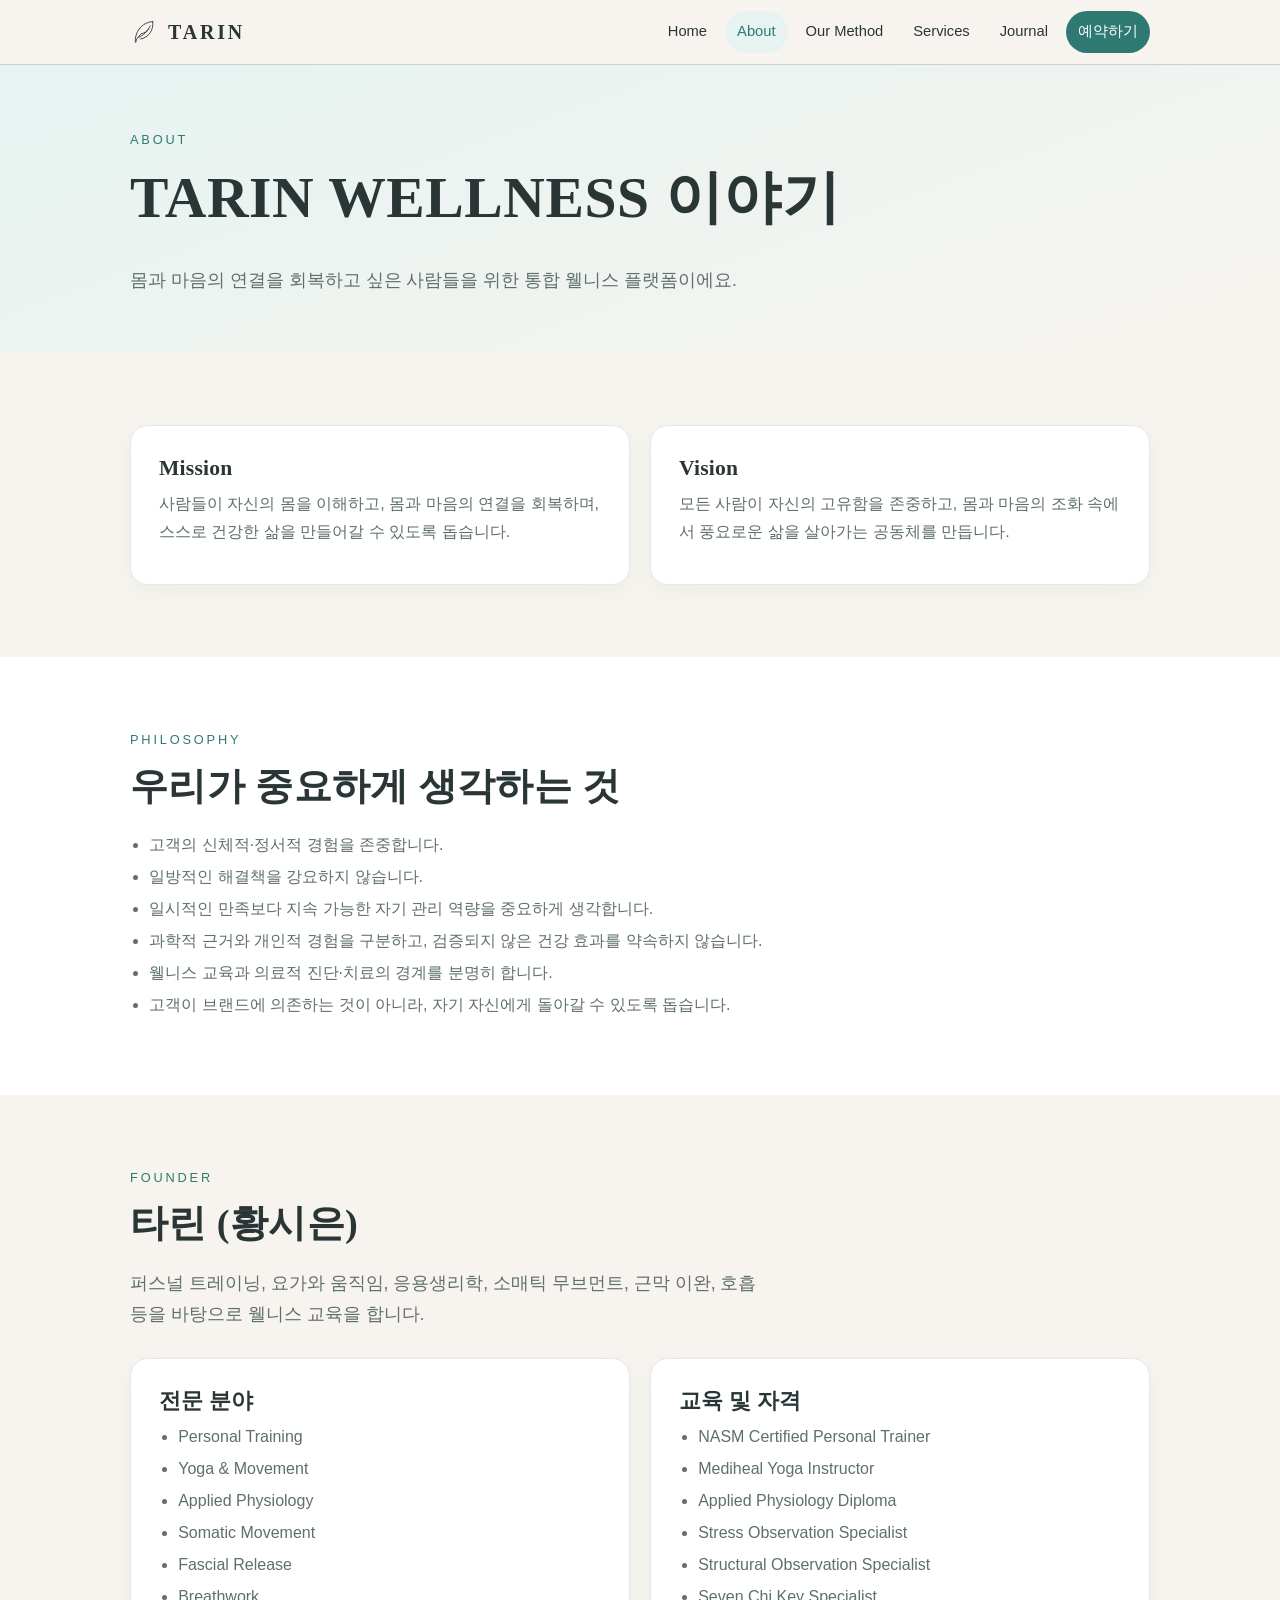
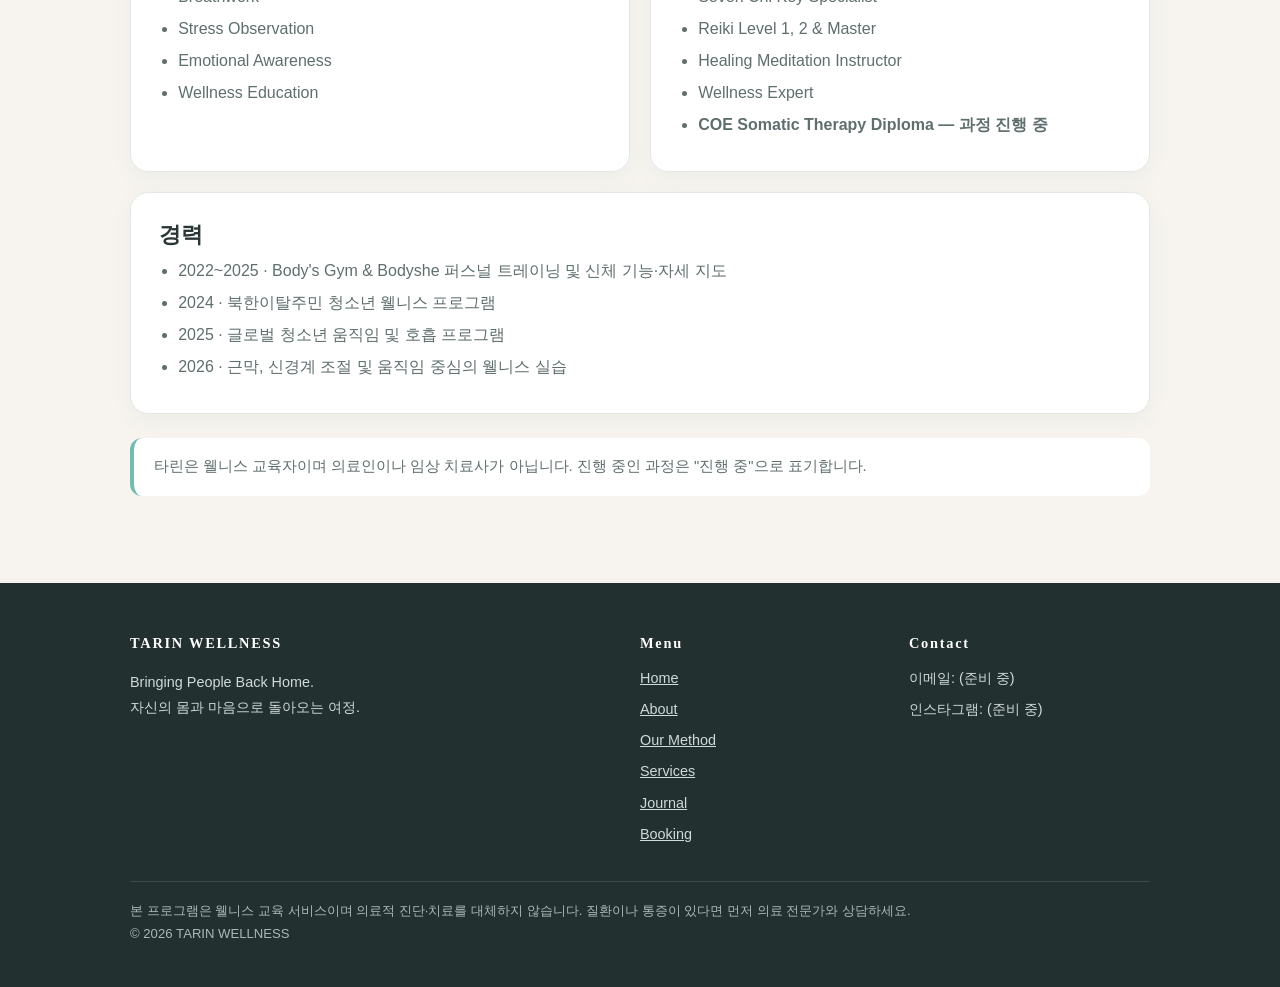
==== about.html @ d3733fc0 "Add TARIN WELLNESS website stage 1 (6 pages) Co-Authored-By: Claude Sonnet 5.5 <noreply@anthropic.co" ====
<!doctype html>
<html lang="ko">
<head>
<meta charset="utf-8">
<meta name="viewport" content="width=device-width, initial-scale=1">
<title>About | TARIN WELLNESS</title>
<meta name="description" content="TARIN WELLNESS의 미션, 비전, 설립자 타린(황시은)의 전문 분야와 교육 이력을 소개합니다.">
<link rel="stylesheet" href="style.css">
</head>
<body data-page="about.html">
<main id="main">

  <section class="page-hero">
    <div class="wrap"><p class="eyebrow">About</p><h1>TARIN WELLNESS 이야기</h1>
    <p class="lead">몸과 마음의 연결을 회복하고 싶은 사람들을 위한 통합 웰니스 플랫폼이에요.</p></div>
  </section>

  <section class="section">
    <div class="wrap grid g2">
      <div class="card reveal"><h3>Mission</h3><p>사람들이 자신의 몸을 이해하고, 몸과 마음의 연결을 회복하며, 스스로 건강한 삶을 만들어갈 수 있도록 돕습니다.</p></div>
      <div class="card reveal"><h3>Vision</h3><p>모든 사람이 자신의 고유함을 존중하고, 몸과 마음의 조화 속에서 풍요로운 삶을 살아가는 공동체를 만듭니다.</p></div>
    </div>
  </section>

  <section class="section alt">
    <div class="wrap reveal">
      <p class="eyebrow">Philosophy</p>
      <h2>우리가 중요하게 생각하는 것</h2>
      <ul class="clean">
        <li>고객의 신체적·정서적 경험을 존중합니다.</li>
        <li>일방적인 해결책을 강요하지 않습니다.</li>
        <li>일시적인 만족보다 지속 가능한 자기 관리 역량을 중요하게 생각합니다.</li>
        <li>과학적 근거와 개인적 경험을 구분하고, 검증되지 않은 건강 효과를 약속하지 않습니다.</li>
        <li>웰니스 교육과 의료적 진단·치료의 경계를 분명히 합니다.</li>
        <li>고객이 브랜드에 의존하는 것이 아니라, 자기 자신에게 돌아갈 수 있도록 돕습니다.</li>
      </ul>
    </div>
  </section>

  <section class="section">
    <div class="wrap">
      <div class="reveal">
        <p class="eyebrow">Founder</p>
        <h2>타린 (황시은)</h2>
        <p class="lead">퍼스널 트레이닝, 요가와 움직임, 응용생리학, 소매틱 무브먼트, 근막 이완, 호흡 등을 바탕으로 웰니스 교육을 합니다.</p>
      </div>
      <div class="grid g2" style="margin-top:28px">
        <div class="card reveal">
          <h3>전문 분야</h3>
          <ul class="clean">
            <li>Personal Training</li><li>Yoga &amp; Movement</li><li>Applied Physiology</li>
            <li>Somatic Movement</li><li>Fascial Release</li><li>Breathwork</li>
            <li>Stress Observation</li><li>Emotional Awareness</li><li>Wellness Education</li>
          </ul>
        </div>
        <div class="card reveal">
          <h3>교육 및 자격</h3>
          <ul class="clean">
            <li>NASM Certified Personal Trainer</li>
            <li>Mediheal Yoga Instructor</li>
            <li>Applied Physiology Diploma</li>
            <li>Stress Observation Specialist</li>
            <li>Structural Observation Specialist</li>
            <li>Seven Chi Key Specialist</li>
            <li>Reiki Level 1, 2 &amp; Master</li>
            <li>Healing Meditation Instructor</li>
            <li>Wellness Expert</li>
            <li><b>COE Somatic Therapy Diploma — 과정 진행 중</b></li>
          </ul>
        </div>
      </div>
      <div class="card reveal" style="margin-top:20px">
        <h3>경력</h3>
        <ul class="clean">
          <li>2022~2025 · Body's Gym &amp; Bodyshe 퍼스널 트레이닝 및 신체 기능·자세 지도</li>
          <li>2024 · 북한이탈주민 청소년 웰니스 프로그램</li>
          <li>2025 · 글로벌 청소년 움직임 및 호흡 프로그램</li>
          <li>2026 · 근막, 신경계 조절 및 움직임 중심의 웰니스 실습</li>
        </ul>
      </div>
      <p class="notice tight">타린은 웰니스 교육자이며 의료인이나 임상 치료사가 아닙니다. 진행 중인 과정은 "진행 중"으로 표기합니다.</p>
    </div>
  </section>

</main>
<script src="main.js"></script>
</body>
</html>
---- style.css ----
/* TARIN WELLNESS - 공통 디자인
   색을 바꾸고 싶다면 아래 :root 안의 값만 고치세요. */
:root {
  --aqua: #6fbdb1;        /* 메인: Aqua Green */
  --aqua-deep: #2e7a73;   /* 버튼/강조 (흰 글씨가 잘 보이는 진한 색) */
  --aqua-soft: #e6f3f1;   /* 연한 배경 */
  --silver: #c8d0d3;      /* 보조: Silver */
  --white: #ffffff;
  --warm: #f7f4ef;        /* Warm Neutral 배경 */
  --text: #2a3636;
  --muted: #5f6e6e;
  --radius: 18px;
  --max: 1060px;
  --font-body: "Pretendard", "Noto Sans KR", "Malgun Gothic", sans-serif;
  --font-title: "Cormorant Garamond", "Noto Serif KR", Georgia, serif;
}

* { box-sizing: border-box; }
html { scroll-behavior: smooth; }
body {
  margin: 0; background: var(--warm); color: var(--text);
  font-family: var(--font-body); line-height: 1.75; font-size: 16px;
}
img, svg { max-width: 100%; }
a { color: var(--aqua-deep); }
.wrap { max-width: var(--max); margin: 0 auto; padding: 0 20px; }
.section { padding: 72px 0; }
.section.alt { background: var(--white); }
.section.soft { background: var(--aqua-soft); }

h1, h2, h3 { font-family: var(--font-title); font-weight: 600; line-height: 1.3; margin: 0 0 .5em; letter-spacing: .01em; }
h1 { font-size: clamp(2.2rem, 6vw, 3.6rem); }
h2 { font-size: clamp(1.7rem, 4vw, 2.4rem); }
h3 { font-size: 1.35rem; }
.eyebrow { font-size: .8rem; letter-spacing: .22em; text-transform: uppercase; color: var(--aqua-deep); margin: 0 0 10px; }
.lead { font-size: 1.1rem; color: var(--muted); max-width: 640px; }
.center { text-align: center; }
.center .lead { margin-left: auto; margin-right: auto; }

/* 접근성: 키보드로 이동할 때 보이는 테두리 */
:focus-visible { outline: 3px solid var(--aqua-deep); outline-offset: 3px; border-radius: 6px; }
.skip { position: absolute; left: -999px; top: 8px; background: var(--white); padding: 8px 14px; z-index: 100; }
.skip:focus { left: 8px; }

/* 상단 메뉴 */
.site-header { position: sticky; top: 0; z-index: 50; background: rgba(247,244,239,.92); backdrop-filter: blur(8px); border-bottom: 1px solid var(--silver); }
.nav { display: flex; align-items: center; justify-content: space-between; min-height: 64px; }
.brand { display: flex; align-items: center; gap: 10px; text-decoration: none; color: var(--text); font-family: var(--font-title); font-size: 1.25rem; letter-spacing: .14em; font-weight: 600; }
.brand svg { width: 28px; height: 28px; }
.menu { display: flex; gap: 6px; align-items: center; list-style: none; margin: 0; padding: 0; }
.menu a { display: block; padding: 8px 12px; text-decoration: none; color: var(--text); font-size: .92rem; border-radius: 999px; }
.menu a:hover, .menu a[aria-current="page"] { background: var(--aqua-soft); color: var(--aqua-deep); }
.menu a.nav-cta { background: var(--aqua-deep); color: var(--white); }
.menu a.nav-cta:hover { background: #256560; color: var(--white); }
.menu-toggle { display: none; background: none; border: 1px solid var(--silver); border-radius: 10px; padding: 8px 12px; font: inherit; cursor: pointer; color: var(--text); }

/* 버튼 */
.btn { display: inline-block; padding: 14px 28px; border-radius: 999px; background: var(--aqua-deep); color: var(--white); text-decoration: none; font-weight: 600; border: 0; cursor: pointer; font-family: inherit; font-size: 1rem; transition: background .25s, transform .25s; }
.btn:hover { background: #256560; transform: translateY(-1px); }
.btn.ghost { background: transparent; color: var(--aqua-deep); border: 1.5px solid var(--aqua-deep); }
.btn.ghost:hover { background: var(--aqua-soft); }

/* 첫 화면 */
.hero { padding: 96px 0 84px; background: linear-gradient(160deg, var(--aqua-soft) 0%, var(--warm) 60%); position: relative; overflow: hidden; }
.hero .feather { position: absolute; right: -40px; top: 20px; width: 360px; opacity: .22; pointer-events: none; }
.hero p.lead { margin: 18px 0 30px; }
.hero .actions { display: flex; gap: 12px; flex-wrap: wrap; }
.page-hero { padding: 64px 0 40px; background: linear-gradient(160deg, var(--aqua-soft), var(--warm)); }

/* 카드 격자 */
.grid { display: grid; gap: 20px; }
.grid.g2 { grid-template-columns: repeat(2, 1fr); }
.grid.g3 { grid-template-columns: repeat(3, 1fr); }
.grid.g5 { grid-template-columns: repeat(5, 1fr); }
.card { background: var(--white); border: 1px solid #e3e8e8; border-radius: var(--radius); padding: 28px; box-shadow: 0 6px 20px rgba(46,122,115,.06); }
.section.alt .card { background: var(--warm); box-shadow: none; }
.card h3 { margin-bottom: 8px; }
.card p { margin: 0 0 10px; color: var(--muted); }
.card .num { font-family: var(--font-title); font-size: 2rem; color: var(--aqua); line-height: 1; margin-bottom: 8px; display: block; }
.value { text-align: center; padding: 22px 14px; }
.value b { display: block; font-family: var(--font-title); font-size: 1.15rem; }
.value span { font-size: .85rem; color: var(--muted); }
.price { font-family: var(--font-title); font-size: 2rem; color: var(--aqua-deep); margin: 8px 0 4px; }
.tag { display: inline-block; font-size: .78rem; background: var(--aqua-soft); color: var(--aqua-deep); border-radius: 999px; padding: 2px 12px; margin-bottom: 10px; }
ul.clean { margin: 0; padding-left: 1.2em; color: var(--muted); }
ul.clean li { margin-bottom: 4px; }

/* 4단계 흐름 */
.steps { display: grid; gap: 18px; grid-template-columns: repeat(4, 1fr); counter-reset: s; }
.step { position: relative; }
.step small { color: var(--aqua-deep); letter-spacing: .18em; font-size: .75rem; }

/* 표 (90분 흐름) */
table { width: 100%; border-collapse: collapse; background: var(--white); border-radius: var(--radius); overflow: hidden; }
th, td { padding: 12px 16px; text-align: left; border-bottom: 1px solid #e3e8e8; }
th { background: var(--aqua-soft); color: var(--aqua-deep); font-weight: 600; }

/* 안내 상자 */
.notice { background: var(--white); border-left: 4px solid var(--aqua); border-radius: 12px; padding: 16px 20px; color: var(--muted); font-size: .92rem; }
.notice.tight { margin-top: 24px; }

/* 예약 폼 */
form .field { margin-bottom: 20px; }
label, legend { display: block; font-weight: 600; margin-bottom: 6px; }
fieldset { border: 0; padding: 0; margin: 0 0 20px; }
input[type=text], input[type=tel], input[type=email], input[type=date], select, textarea {
  width: 100%; padding: 12px 14px; border: 1.5px solid var(--silver); border-radius: 12px;
  font: inherit; background: var(--white); color: var(--text);
}
input:focus, select:focus, textarea:focus { border-color: var(--aqua-deep); outline: none; box-shadow: 0 0 0 3px var(--aqua-soft); }
.choice { display: flex; gap: 10px; align-items: center; font-weight: 400; margin-bottom: 8px; }
.choice input { width: 20px; height: 20px; accent-color: var(--aqua-deep); }
.row2 { display: grid; grid-template-columns: 1fr 1fr; gap: 16px; }
.hint { font-size: .85rem; color: var(--muted); margin-top: 4px; }
.err { color: #b3402f; font-size: .88rem; margin-top: 4px; min-height: 1em; }
input[type=range] { width: 100%; accent-color: var(--aqua-deep); }
.range-val { font-family: var(--font-title); font-size: 1.4rem; color: var(--aqua-deep); }
.confirm { display: none; text-align: center; padding: 40px 20px; }
.confirm.show { display: block; }
.confirm dl { text-align: left; max-width: 420px; margin: 20px auto; background: var(--white); border-radius: var(--radius); padding: 20px 24px; }
.confirm dt { font-size: .8rem; color: var(--muted); }
.confirm dd { margin: 0 0 10px; font-weight: 600; }

/* 글 목록 */
.filters { display: flex; gap: 8px; flex-wrap: wrap; margin-bottom: 28px; }
.chip { border: 1.5px solid var(--silver); background: var(--white); color: var(--text); padding: 6px 16px; border-radius: 999px; cursor: pointer; font: inherit; font-size: .9rem; }
.chip[aria-pressed="true"] { background: var(--aqua-deep); border-color: var(--aqua-deep); color: var(--white); }
article.post.hidden { display: none; }
article.post details summary { cursor: pointer; color: var(--aqua-deep); font-weight: 600; margin-top: 10px; }
article.post details p { margin-top: 10px; }

/* 하단 */
.site-footer { background: #22302f; color: #cfdad9; padding: 48px 0 28px; font-size: .9rem; }
.site-footer a { color: #cfdad9; }
.site-footer .cols { display: grid; grid-template-columns: 2fr 1fr 1fr; gap: 28px; margin-bottom: 28px; }
.site-footer h4 { margin: 0 0 10px; font-family: var(--font-title); letter-spacing: .12em; color: #fff; }
.site-footer ul { list-style: none; margin: 0; padding: 0; }
.site-footer li { margin-bottom: 6px; }
.disclaimer { border-top: 1px solid #3a4b4a; padding-top: 18px; font-size: .82rem; color: #a9b9b8; }

/* 천천히 나타나는 효과 (움직임을 줄이고 싶은 설정이면 자동으로 꺼짐) */
.reveal { opacity: 0; transform: translateY(14px); transition: opacity .7s, transform .7s; }
.reveal.in { opacity: 1; transform: none; }
@media (prefers-reduced-motion: reduce) {
  html { scroll-behavior: auto; }
  .reveal { opacity: 1; transform: none; transition: none; }
  .btn { transition: none; }
}

/* 휴대폰 화면 */
@media (max-width: 860px) {
  .grid.g3, .grid.g2, .steps { grid-template-columns: 1fr; }
  .grid.g5 { grid-template-columns: repeat(2, 1fr); }
  .row2 { grid-template-columns: 1fr; }
  .site-footer .cols { grid-template-columns: 1fr; }
  .section { padding: 52px 0; }
  .hero { padding: 64px 0 56px; }
  .menu-toggle { display: block; }
  .menu { display: none; position: absolute; left: 0; right: 0; top: 64px; background: var(--warm); flex-direction: column; align-items: stretch; padding: 12px 20px 20px; border-bottom: 1px solid var(--silver); }
  .menu.open { display: flex; }
  .menu a { padding: 12px 14px; }
  .nav { position: relative; }
  .hero .feather { width: 240px; right: -60px; }
}
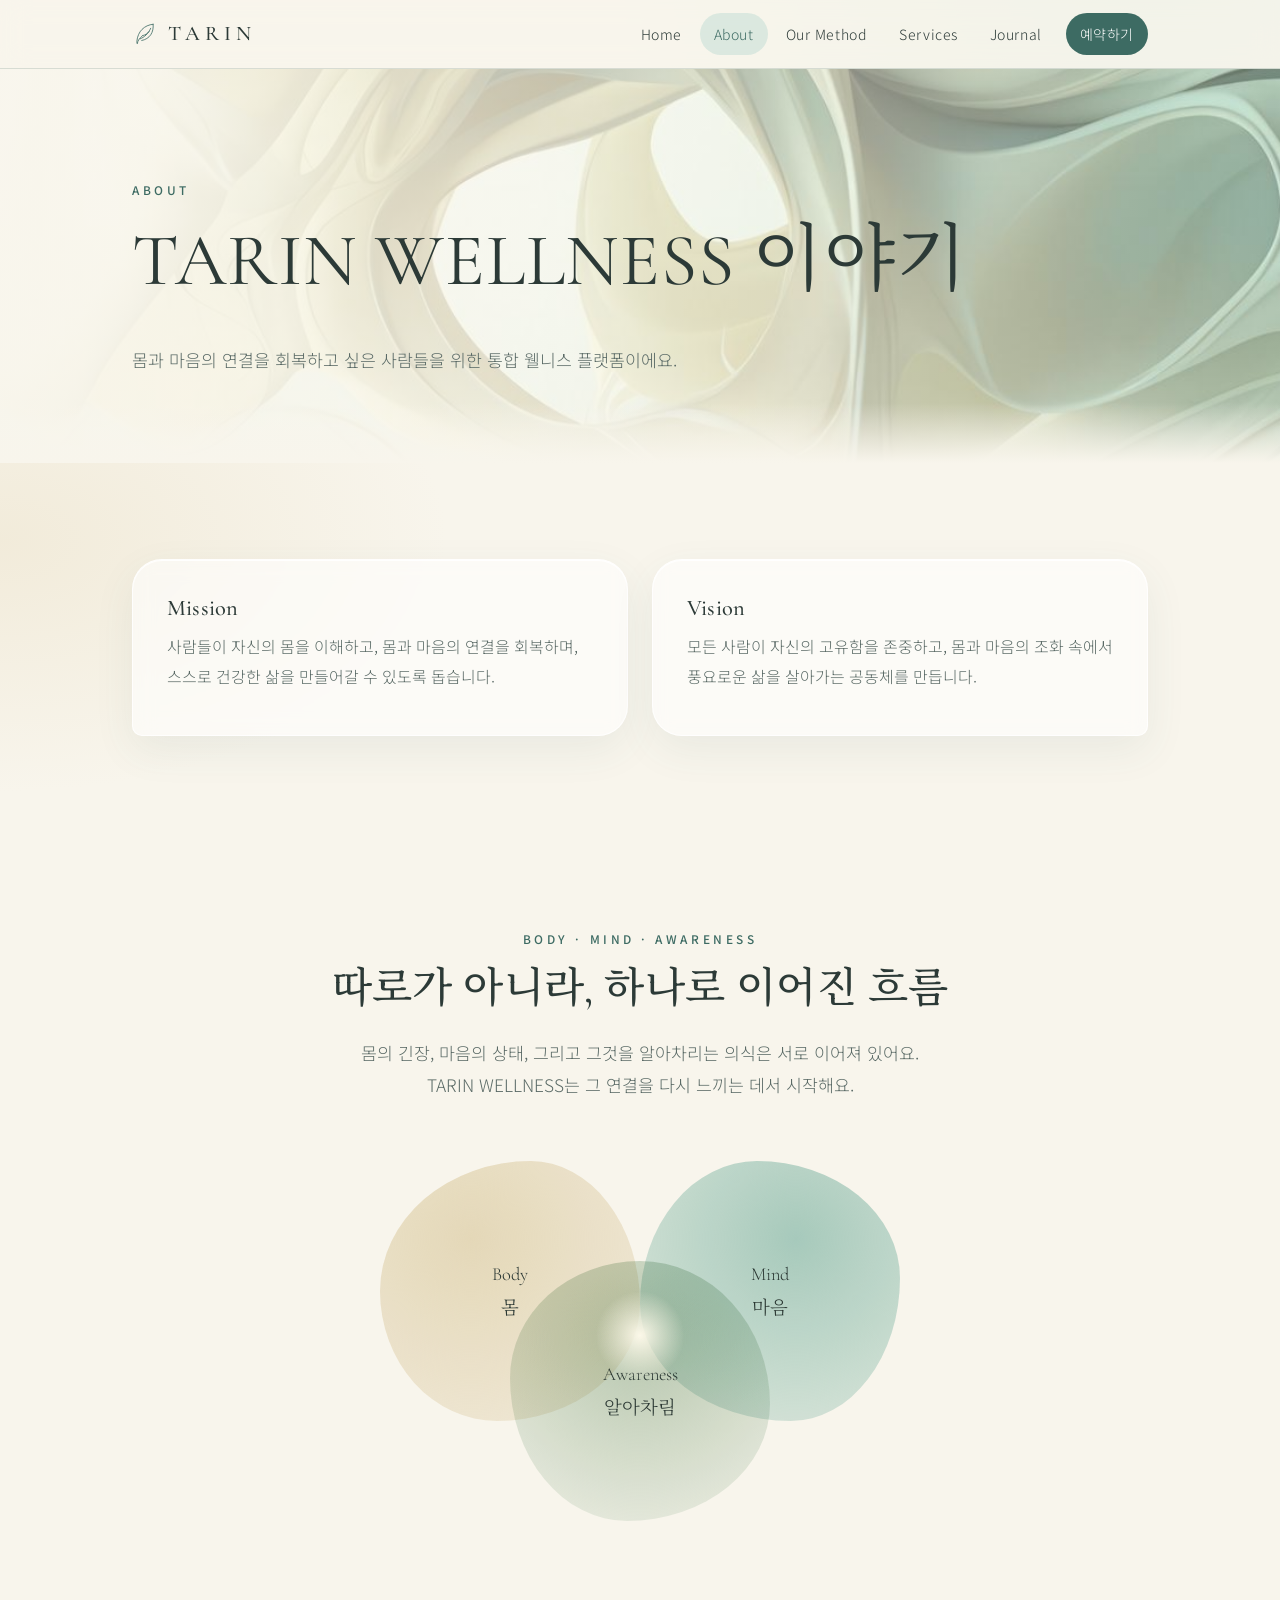
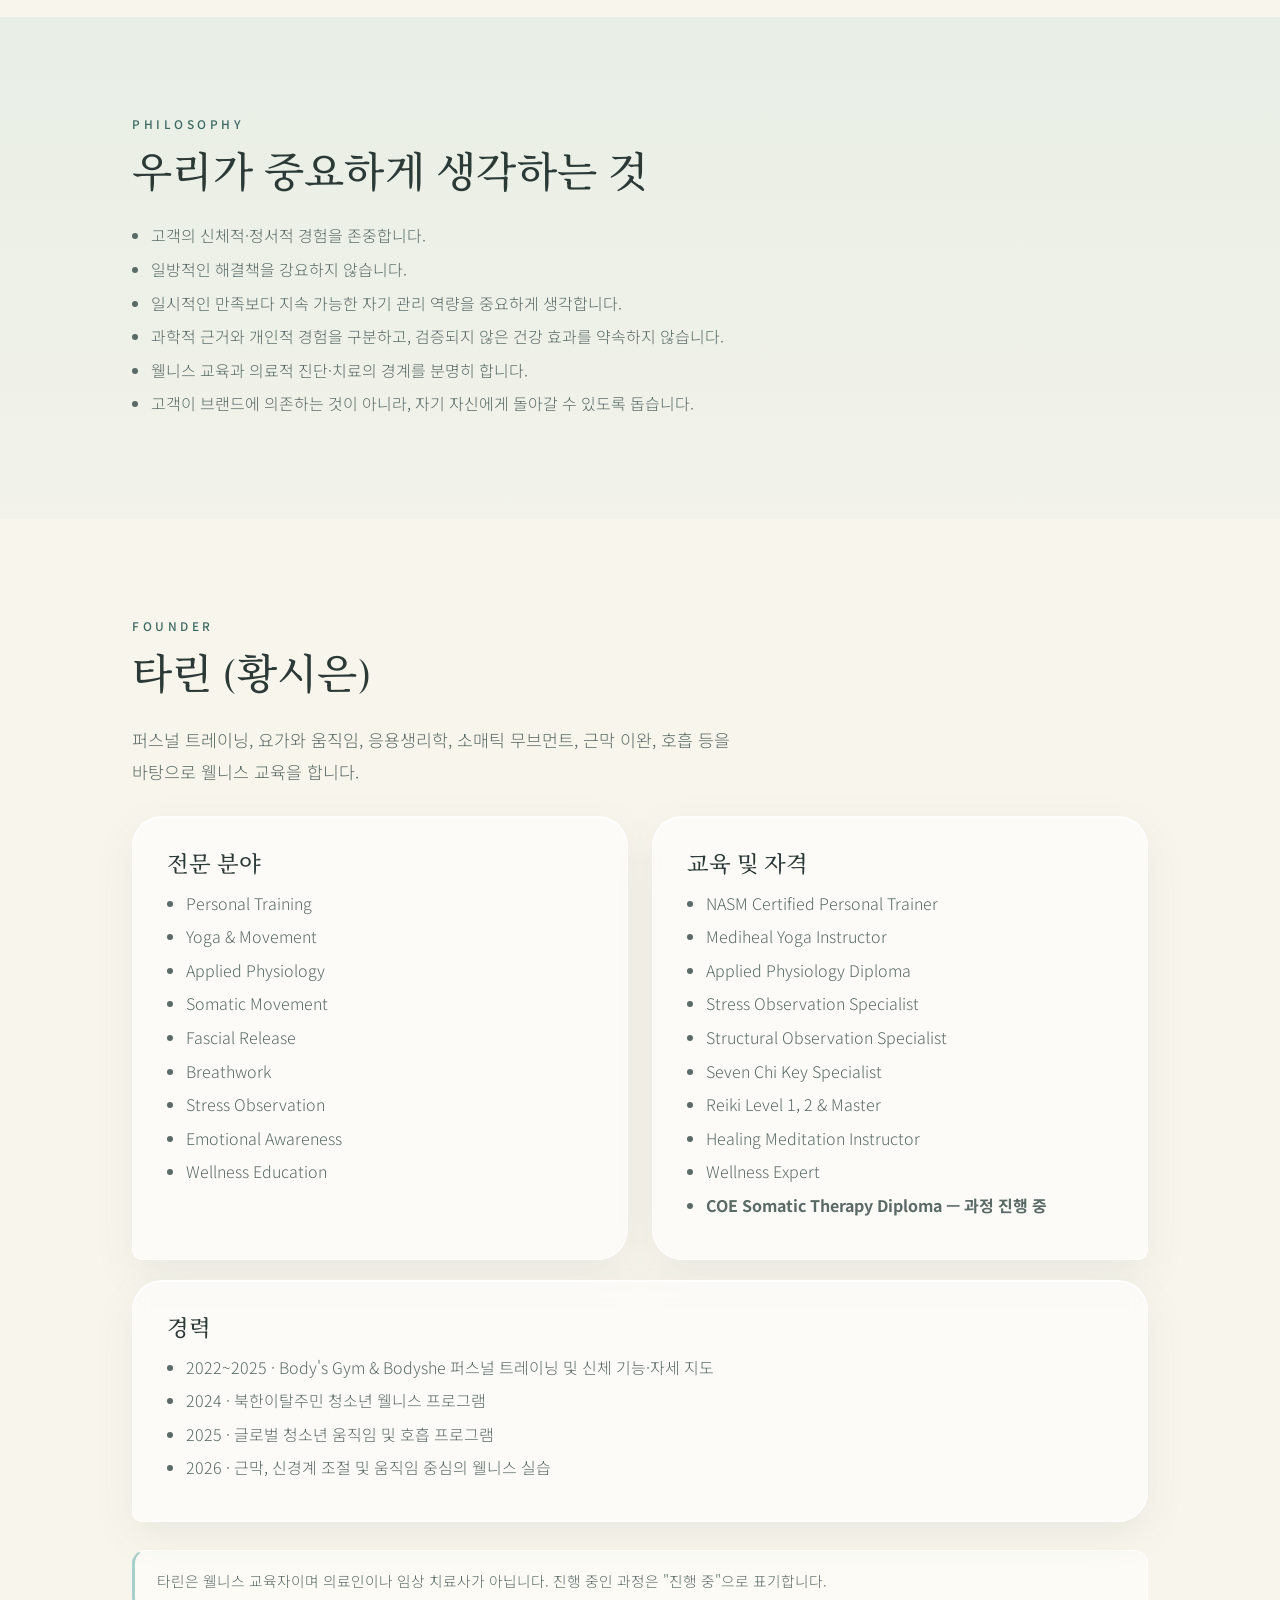
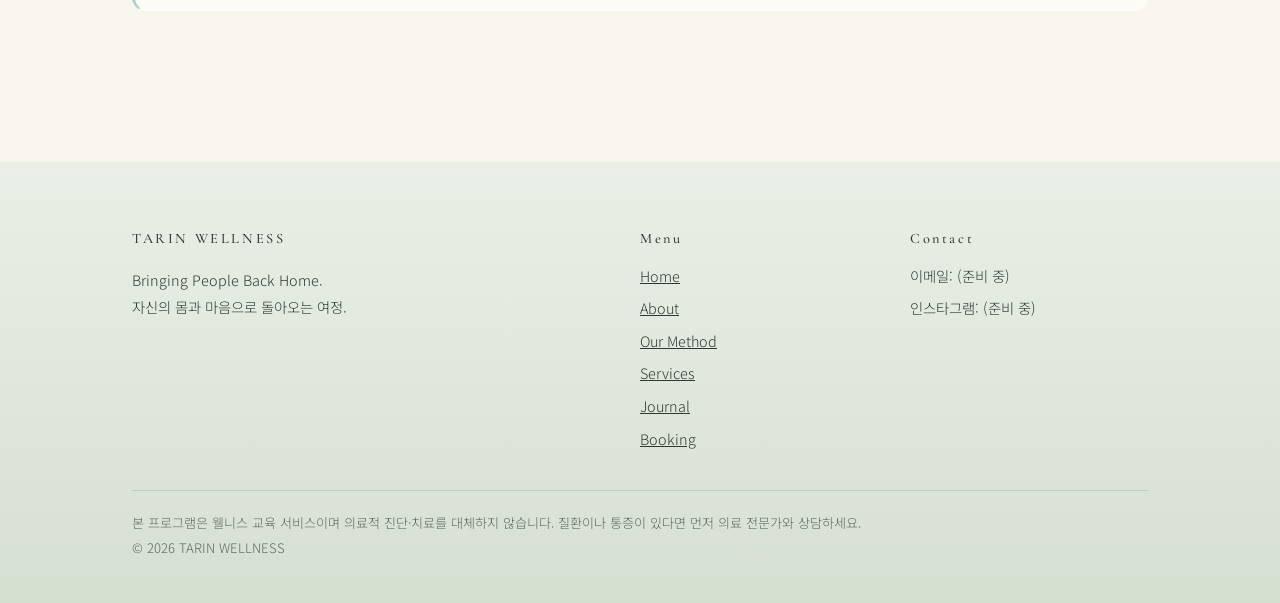
==== commit 490be99d: "Redesign with The Living Flow organic art direction Co-Authored-By: Claude Sonnet 5.5 <noreply@anthr" ====
--- a/about.html
+++ b/about.html
@@ -19,6 +19,20 @@
     <div class="wrap grid g2">
       <div class="card reveal"><h3>Mission</h3><p>사람들이 자신의 몸을 이해하고, 몸과 마음의 연결을 회복하며, 스스로 건강한 삶을 만들어갈 수 있도록 돕습니다.</p></div>
       <div class="card reveal"><h3>Vision</h3><p>모든 사람이 자신의 고유함을 존중하고, 몸과 마음의 조화 속에서 풍요로운 삶을 살아가는 공동체를 만듭니다.</p></div>
+    </div>
+  </section>
+
+  <section class="section">
+    <div class="wrap center reveal">
+      <p class="eyebrow">Body · Mind · Awareness</p>
+      <h2>따로가 아니라, 하나로 이어진 흐름</h2>
+      <p class="lead">몸의 긴장, 마음의 상태, 그리고 그것을 알아차리는 의식은 서로 이어져 있어요. TARIN WELLNESS는 그 연결을 다시 느끼는 데서 시작해요.</p>
+      <div class="layers" role="img" aria-label="몸, 마음, 알아차림이 서로 겹쳐진 모습">
+        <div class="blob b1"><span>Body<br>몸</span></div>
+        <div class="blob b2"><span>Mind<br>마음</span></div>
+        <div class="blob b3"><span>Awareness<br>알아차림</span></div>
+        <div class="core"></div>
+      </div>
     </div>
   </section>
 
--- a/style.css
+++ b/style.css
@@ -1,145 +1,202 @@
-/* TARIN WELLNESS - 공통 디자인
+/* TARIN WELLNESS - The Living Flow
    색을 바꾸고 싶다면 아래 :root 안의 값만 고치세요. */
+@import url("https://fonts.googleapis.com/css2?family=Cormorant+Garamond:wght@400;500;600&family=Noto+Sans+KR:wght@300;400;500;700&family=Noto+Serif+KR:wght@400;600&display=swap");
+
 :root {
-  --aqua: #6fbdb1;        /* 메인: Aqua Green */
-  --aqua-deep: #2e7a73;   /* 버튼/강조 (흰 글씨가 잘 보이는 진한 색) */
-  --aqua-soft: #e6f3f1;   /* 연한 배경 */
-  --silver: #c8d0d3;      /* 보조: Silver */
-  --white: #ffffff;
-  --warm: #f7f4ef;        /* Warm Neutral 배경 */
-  --text: #2a3636;
-  --muted: #5f6e6e;
-  --radius: 18px;
+  --sage: #b9cdb9;        /* Pale Sage */
+  --aqua: #a7d0c8;        /* Muted Aqua */
+  --ivory: #f8f5ec;       /* Warm Ivory (바탕) */
+  --champagne: #eadfc4;   /* Soft Champagne (은은한 빛) */
+  --celadon: #dbe9e1;     /* Misty Celadon */
+  --deep: #3d6b63;        /* 버튼·강조 (흰 글씨가 잘 보이는 진한 색) */
+  --deep-hover: #335a53;
+  --ink: #2c3a37;         /* 본문 글자 */
+  --muted: #5a6a66;       /* 보조 글자 */
+  --line: rgba(61,107,99,.18);
+  --glass: rgba(255,255,255,.58);
   --max: 1060px;
-  --font-body: "Pretendard", "Noto Sans KR", "Malgun Gothic", sans-serif;
+  --font-body: "Noto Sans KR", "Pretendard", "Malgun Gothic", sans-serif;
   --font-title: "Cormorant Garamond", "Noto Serif KR", Georgia, serif;
 }
 
 * { box-sizing: border-box; }
 html { scroll-behavior: smooth; }
 body {
-  margin: 0; background: var(--warm); color: var(--text);
-  font-family: var(--font-body); line-height: 1.75; font-size: 16px;
+  margin: 0; color: var(--ink); font-family: var(--font-body); font-weight: 300;
+  line-height: 1.85; font-size: 16px;
+  background: var(--ivory);
+  background-image:
+    radial-gradient(60% 40% at 90% 0%, rgba(167,208,200,.28), transparent 70%),
+    radial-gradient(50% 40% at 0% 60%, rgba(234,223,196,.45), transparent 70%);
+  background-attachment: fixed;
 }
 img, svg { max-width: 100%; }
-a { color: var(--aqua-deep); }
-.wrap { max-width: var(--max); margin: 0 auto; padding: 0 20px; }
-.section { padding: 72px 0; }
-.section.alt { background: var(--white); }
-.section.soft { background: var(--aqua-soft); }
-
-h1, h2, h3 { font-family: var(--font-title); font-weight: 600; line-height: 1.3; margin: 0 0 .5em; letter-spacing: .01em; }
-h1 { font-size: clamp(2.2rem, 6vw, 3.6rem); }
-h2 { font-size: clamp(1.7rem, 4vw, 2.4rem); }
-h3 { font-size: 1.35rem; }
-.eyebrow { font-size: .8rem; letter-spacing: .22em; text-transform: uppercase; color: var(--aqua-deep); margin: 0 0 10px; }
-.lead { font-size: 1.1rem; color: var(--muted); max-width: 640px; }
+a { color: var(--deep); }
+.wrap { max-width: var(--max); margin: 0 auto; padding: 0 22px; }
+.section { padding: 96px 0; position: relative; }
+.section.alt { background: linear-gradient(180deg, rgba(219,233,225,.55), rgba(219,233,225,.2)); }
+.section.soft { background: linear-gradient(135deg, rgba(234,223,196,.5), rgba(167,208,200,.35)); }
+
+h1, h2, h3 { font-family: var(--font-title); font-weight: 500; line-height: 1.25; margin: 0 0 .5em; letter-spacing: .01em; }
+h1 { font-size: clamp(2.6rem, 7vw, 4.6rem); font-weight: 400; }
+h2 { font-size: clamp(1.8rem, 4vw, 2.6rem); }
+h3 { font-size: 1.4rem; }
+.eyebrow { font-size: .74rem; letter-spacing: .3em; text-transform: uppercase; color: var(--deep); margin: 0 0 14px; font-weight: 500; }
+.lead { font-size: 1.08rem; color: var(--muted); max-width: 600px; }
 .center { text-align: center; }
 .center .lead { margin-left: auto; margin-right: auto; }
 
-/* 접근성: 키보드로 이동할 때 보이는 테두리 */
-:focus-visible { outline: 3px solid var(--aqua-deep); outline-offset: 3px; border-radius: 6px; }
-.skip { position: absolute; left: -999px; top: 8px; background: var(--white); padding: 8px 14px; z-index: 100; }
+:focus-visible { outline: 3px solid var(--deep); outline-offset: 3px; border-radius: 6px; }
+.skip { position: absolute; left: -999px; top: 8px; background: #fff; padding: 8px 14px; z-index: 100; }
 .skip:focus { left: 8px; }
 
-/* 상단 메뉴 */
-.site-header { position: sticky; top: 0; z-index: 50; background: rgba(247,244,239,.92); backdrop-filter: blur(8px); border-bottom: 1px solid var(--silver); }
-.nav { display: flex; align-items: center; justify-content: space-between; min-height: 64px; }
-.brand { display: flex; align-items: center; gap: 10px; text-decoration: none; color: var(--text); font-family: var(--font-title); font-size: 1.25rem; letter-spacing: .14em; font-weight: 600; }
-.brand svg { width: 28px; height: 28px; }
-.menu { display: flex; gap: 6px; align-items: center; list-style: none; margin: 0; padding: 0; }
-.menu a { display: block; padding: 8px 12px; text-decoration: none; color: var(--text); font-size: .92rem; border-radius: 999px; }
-.menu a:hover, .menu a[aria-current="page"] { background: var(--aqua-soft); color: var(--aqua-deep); }
-.menu a.nav-cta { background: var(--aqua-deep); color: var(--white); }
-.menu a.nav-cta:hover { background: #256560; color: var(--white); }
-.menu-toggle { display: none; background: none; border: 1px solid var(--silver); border-radius: 10px; padding: 8px 12px; font: inherit; cursor: pointer; color: var(--text); }
+/* 상단 메뉴: 유리처럼 비치는 막 */
+.site-header { position: sticky; top: 0; z-index: 50; background: rgba(248,245,236,.72); backdrop-filter: blur(14px); -webkit-backdrop-filter: blur(14px); border-bottom: 1px solid var(--line); }
+.nav { display: flex; align-items: center; justify-content: space-between; min-height: 68px; }
+.brand { display: flex; align-items: center; gap: 10px; text-decoration: none; color: var(--ink); font-family: var(--font-title); font-size: 1.3rem; letter-spacing: .24em; font-weight: 500; }
+.brand svg { width: 26px; height: 26px; color: var(--deep); }
+.menu { display: flex; gap: 4px; align-items: center; list-style: none; margin: 0; padding: 0; }
+.menu a { display: block; padding: 8px 14px; text-decoration: none; color: var(--ink); font-size: .88rem; letter-spacing: .04em; border-radius: 999px; }
+.menu a:hover, .menu a[aria-current="page"] { background: rgba(167,208,200,.35); color: var(--deep); }
+.menu a.nav-cta { background: var(--deep); color: #fff; margin-left: 6px; }
+.menu a.nav-cta:hover { background: var(--deep-hover); color: #fff; }
+.menu-toggle { display: none; background: rgba(255,255,255,.6); border: 1px solid var(--line); border-radius: 12px; padding: 8px 14px; font: inherit; cursor: pointer; color: var(--ink); }
 
 /* 버튼 */
-.btn { display: inline-block; padding: 14px 28px; border-radius: 999px; background: var(--aqua-deep); color: var(--white); text-decoration: none; font-weight: 600; border: 0; cursor: pointer; font-family: inherit; font-size: 1rem; transition: background .25s, transform .25s; }
-.btn:hover { background: #256560; transform: translateY(-1px); }
-.btn.ghost { background: transparent; color: var(--aqua-deep); border: 1.5px solid var(--aqua-deep); }
-.btn.ghost:hover { background: var(--aqua-soft); }
-
-/* 첫 화면 */
-.hero { padding: 96px 0 84px; background: linear-gradient(160deg, var(--aqua-soft) 0%, var(--warm) 60%); position: relative; overflow: hidden; }
-.hero .feather { position: absolute; right: -40px; top: 20px; width: 360px; opacity: .22; pointer-events: none; }
-.hero p.lead { margin: 18px 0 30px; }
+.btn { display: inline-block; padding: 15px 32px; border-radius: 999px; background: var(--deep); color: #fff; text-decoration: none; font-weight: 500; letter-spacing: .04em; border: 0; cursor: pointer; font-family: inherit; font-size: .98rem; transition: background .4s, transform .4s; }
+.btn:hover { background: var(--deep-hover); transform: translateY(-1px); }
+.btn.ghost { background: rgba(255,255,255,.5); color: var(--deep); border: 1px solid rgba(61,107,99,.45); }
+.btn.ghost:hover { background: rgba(255,255,255,.85); }
+
+/* 첫 화면: 흐르는 반투명 막 이미지 */
+.hero {
+  min-height: min(88vh, 780px); display: flex; align-items: center; position: relative; overflow: hidden;
+  background:
+    linear-gradient(90deg, rgba(248,245,236,.86) 0%, rgba(248,245,236,.55) 38%, rgba(248,245,236,0) 68%),
+    url("assets/hero.jpg") center/cover no-repeat;
+}
+.hero::after { content: ""; position: absolute; left: 0; right: 0; bottom: 0; height: 120px; background: linear-gradient(180deg, transparent, var(--ivory)); pointer-events: none; }
+.hero .wrap { position: relative; z-index: 1; padding-top: 60px; padding-bottom: 100px; }
+.hero h1 { max-width: 560px; }
+.hero p.lead { margin: 22px 0 36px; color: #43524e; }
 .hero .actions { display: flex; gap: 12px; flex-wrap: wrap; }
-.page-hero { padding: 64px 0 40px; background: linear-gradient(160deg, var(--aqua-soft), var(--warm)); }
-
-/* 카드 격자 */
-.grid { display: grid; gap: 20px; }
+
+/* 서브 페이지 상단: 같은 이미지를 다른 부분으로 잘라 써서 이어지는 느낌 */
+.page-hero {
+  padding: 110px 0 70px; position: relative;
+  background:
+    linear-gradient(90deg, rgba(248,245,236,.9) 0%, rgba(248,245,236,.6) 45%, rgba(248,245,236,.25) 100%),
+    url("assets/hero.jpg") 70% 40% / 160% auto no-repeat;
+}
+body[data-page="about.html"] .page-hero { background-position: 20% 70%; }
+body[data-page="method.html"] .page-hero { background-position: 90% 20%; }
+body[data-page="services.html"] .page-hero { background-position: 50% 90%; }
+body[data-page="journal.html"] .page-hero { background-position: 10% 30%; }
+body[data-page="booking.html"] .page-hero { background: linear-gradient(135deg, rgba(219,233,225,.7), rgba(248,245,236,.9)); padding: 90px 0 40px; }
+.page-hero::after { content: ""; position: absolute; left: 0; right: 0; bottom: 0; height: 60px; background: linear-gradient(180deg, transparent, var(--ivory)); }
+.page-hero .wrap { position: relative; z-index: 1; }
+
+/* 카드: 반투명 막처럼 */
+.grid { display: grid; gap: 24px; }
 .grid.g2 { grid-template-columns: repeat(2, 1fr); }
 .grid.g3 { grid-template-columns: repeat(3, 1fr); }
+.grid.g4 { grid-template-columns: repeat(4, 1fr); }
 .grid.g5 { grid-template-columns: repeat(5, 1fr); }
-.card { background: var(--white); border: 1px solid #e3e8e8; border-radius: var(--radius); padding: 28px; box-shadow: 0 6px 20px rgba(46,122,115,.06); }
-.section.alt .card { background: var(--warm); box-shadow: none; }
-.card h3 { margin-bottom: 8px; }
+.card {
+  background: var(--glass); backdrop-filter: blur(10px); -webkit-backdrop-filter: blur(10px);
+  border: 1px solid rgba(255,255,255,.8); border-radius: 30px 30px 30px 10px; padding: 34px;
+  box-shadow: 0 14px 40px rgba(61,107,99,.08), inset 0 1px 0 rgba(255,255,255,.9);
+}
+.grid > .card:nth-child(even) { border-radius: 30px 30px 10px 30px; }
+.card h3 { margin-bottom: 10px; }
 .card p { margin: 0 0 10px; color: var(--muted); }
-.card .num { font-family: var(--font-title); font-size: 2rem; color: var(--aqua); line-height: 1; margin-bottom: 8px; display: block; }
-.value { text-align: center; padding: 22px 14px; }
-.value b { display: block; font-family: var(--font-title); font-size: 1.15rem; }
+.card .num { font-family: var(--font-title); font-size: 2.4rem; color: var(--aqua); line-height: 1; margin-bottom: 10px; display: block; font-weight: 400; }
+.value { text-align: center; padding: 28px 14px; }
+.value b { display: block; font-family: var(--font-title); font-size: 1.25rem; font-weight: 500; }
 .value span { font-size: .85rem; color: var(--muted); }
-.price { font-family: var(--font-title); font-size: 2rem; color: var(--aqua-deep); margin: 8px 0 4px; }
-.tag { display: inline-block; font-size: .78rem; background: var(--aqua-soft); color: var(--aqua-deep); border-radius: 999px; padding: 2px 12px; margin-bottom: 10px; }
+.price { font-family: var(--font-title); font-size: 2.2rem; color: var(--deep); margin: 10px 0 4px; }
+.tag { display: inline-block; font-size: .74rem; letter-spacing: .12em; background: rgba(234,223,196,.7); color: #6b5a33; border-radius: 999px; padding: 3px 14px; margin-bottom: 12px; }
 ul.clean { margin: 0; padding-left: 1.2em; color: var(--muted); }
 ul.clean li { margin-bottom: 4px; }
 
-/* 4단계 흐름 */
-.steps { display: grid; gap: 18px; grid-template-columns: repeat(4, 1fr); counter-reset: s; }
-.step { position: relative; }
-.step small { color: var(--aqua-deep); letter-spacing: .18em; font-size: .75rem; }
-
-/* 표 (90분 흐름) */
-table { width: 100%; border-collapse: collapse; background: var(--white); border-radius: var(--radius); overflow: hidden; }
-th, td { padding: 12px 16px; text-align: left; border-bottom: 1px solid #e3e8e8; }
-th { background: var(--aqua-soft); color: var(--aqua-deep); font-weight: 600; }
+/* 4단계 */
+.steps { display: grid; gap: 20px; grid-template-columns: repeat(4, 1fr); }
+.step small { color: var(--deep); letter-spacing: .22em; font-size: .72rem; font-weight: 500; }
+.steps .card:nth-child(1) { background: linear-gradient(160deg, rgba(255,255,255,.7), rgba(234,223,196,.45)); }
+.steps .card:nth-child(2) { background: linear-gradient(160deg, rgba(255,255,255,.7), rgba(219,233,225,.6)); }
+.steps .card:nth-child(3) { background: linear-gradient(160deg, rgba(255,255,255,.7), rgba(167,208,200,.4)); }
+.steps .card:nth-child(4) { background: linear-gradient(160deg, rgba(255,255,255,.7), rgba(185,205,185,.45)); }
+
+/* 몸·마음·알아차림: 겹쳐진 반투명 막 (ABOUT) */
+.layers { position: relative; height: 380px; max-width: 520px; margin: 40px auto 0; }
+.layers .blob { position: absolute; width: 260px; height: 260px; display: flex; align-items: center; justify-content: center; text-align: center; font-family: var(--font-title); font-size: 1.15rem; color: var(--ink); mix-blend-mode: multiply; }
+.layers .b1 { left: 0; top: 20px; background: radial-gradient(circle at 35% 30%, rgba(234,223,196,.95), rgba(234,223,196,.35)); border-radius: 58% 42% 55% 45% / 50% 55% 45% 50%; }
+.layers .b2 { right: 0; top: 20px; background: radial-gradient(circle at 60% 30%, rgba(167,208,200,.95), rgba(167,208,200,.3)); border-radius: 45% 55% 42% 58% / 55% 45% 55% 45%; }
+.layers .b3 { left: 50%; transform: translateX(-50%); bottom: 0; background: radial-gradient(circle at 50% 30%, rgba(185,205,185,.95), rgba(219,233,225,.3)); border-radius: 50% 50% 55% 45% / 45% 55% 45% 55%; }
+.layers .core { position: absolute; left: 50%; top: 50%; width: 90px; height: 90px; transform: translate(-50%,-45%); border-radius: 50%; background: radial-gradient(circle, rgba(255,250,235,.95), rgba(234,223,196,0) 70%); }
+
+/* 서비스: 가는 선 일러스트 */
+.icons { display: grid; grid-template-columns: repeat(4, 1fr); gap: 20px; }
+.icon-item { text-align: center; padding: 10px; }
+.icon-item svg { width: 86px; height: 86px; color: var(--deep); stroke: currentColor; fill: none; stroke-width: 1.2; stroke-linecap: round; }
+.icon-item b { display: block; font-family: var(--font-title); font-size: 1.15rem; font-weight: 500; margin-top: 6px; }
+.icon-item span { font-size: .85rem; color: var(--muted); }
+
+/* 표 */
+table { width: 100%; border-collapse: collapse; background: transparent; }
+th, td { padding: 12px 6px; text-align: left; border-bottom: 1px solid var(--line); }
+th { color: var(--deep); font-weight: 500; font-size: .85rem; letter-spacing: .1em; }
 
 /* 안내 상자 */
-.notice { background: var(--white); border-left: 4px solid var(--aqua); border-radius: 12px; padding: 16px 20px; color: var(--muted); font-size: .92rem; }
-.notice.tight { margin-top: 24px; }
-
-/* 예약 폼 */
-form .field { margin-bottom: 20px; }
-label, legend { display: block; font-weight: 600; margin-bottom: 6px; }
-fieldset { border: 0; padding: 0; margin: 0 0 20px; }
+.notice { background: rgba(255,255,255,.55); border: 1px solid rgba(255,255,255,.8); border-left: 3px solid var(--aqua); border-radius: 14px; padding: 16px 22px; color: var(--muted); font-size: .92rem; }
+.notice.tight { margin-top: 28px; }
+
+/* 예약 폼: 조용하고 넓게 */
+.booking-card { padding: 44px; }
+form .field { margin-bottom: 24px; }
+label, legend { display: block; font-weight: 500; margin-bottom: 8px; }
+fieldset { border: 0; padding: 0; margin: 0 0 24px; }
 input[type=text], input[type=tel], input[type=email], input[type=date], select, textarea {
-  width: 100%; padding: 12px 14px; border: 1.5px solid var(--silver); border-radius: 12px;
-  font: inherit; background: var(--white); color: var(--text);
-}
-input:focus, select:focus, textarea:focus { border-color: var(--aqua-deep); outline: none; box-shadow: 0 0 0 3px var(--aqua-soft); }
-.choice { display: flex; gap: 10px; align-items: center; font-weight: 400; margin-bottom: 8px; }
-.choice input { width: 20px; height: 20px; accent-color: var(--aqua-deep); }
+  width: 100%; padding: 14px 16px; border: 1px solid rgba(61,107,99,.3); border-radius: 14px;
+  font: inherit; font-weight: 300; background: rgba(255,255,255,.75); color: var(--ink);
+}
+input:focus, select:focus, textarea:focus { border-color: var(--deep); outline: none; box-shadow: 0 0 0 4px rgba(167,208,200,.35); }
+.choice { display: flex; gap: 10px; align-items: center; font-weight: 300; margin-bottom: 8px; }
+.choice input { width: 20px; height: 20px; accent-color: var(--deep); }
 .row2 { display: grid; grid-template-columns: 1fr 1fr; gap: 16px; }
 .hint { font-size: .85rem; color: var(--muted); margin-top: 4px; }
-.err { color: #b3402f; font-size: .88rem; margin-top: 4px; min-height: 1em; }
-input[type=range] { width: 100%; accent-color: var(--aqua-deep); }
-.range-val { font-family: var(--font-title); font-size: 1.4rem; color: var(--aqua-deep); }
-.confirm { display: none; text-align: center; padding: 40px 20px; }
+.err { color: #a63d2c; font-size: .88rem; margin-top: 4px; min-height: 1em; }
+input[type=range] { width: 100%; accent-color: var(--deep); }
+.range-val { font-family: var(--font-title); font-size: 1.5rem; color: var(--deep); }
+.confirm { display: none; text-align: center; padding: 50px 24px; }
 .confirm.show { display: block; }
-.confirm dl { text-align: left; max-width: 420px; margin: 20px auto; background: var(--white); border-radius: var(--radius); padding: 20px 24px; }
+.confirm dl { text-align: left; max-width: 420px; margin: 24px auto; background: rgba(255,255,255,.6); border-radius: 20px; padding: 22px 26px; }
 .confirm dt { font-size: .8rem; color: var(--muted); }
-.confirm dd { margin: 0 0 10px; font-weight: 600; }
-
-/* 글 목록 */
-.filters { display: flex; gap: 8px; flex-wrap: wrap; margin-bottom: 28px; }
-.chip { border: 1.5px solid var(--silver); background: var(--white); color: var(--text); padding: 6px 16px; border-radius: 999px; cursor: pointer; font: inherit; font-size: .9rem; }
-.chip[aria-pressed="true"] { background: var(--aqua-deep); border-color: var(--aqua-deep); color: var(--white); }
+.confirm dd { margin: 0 0 10px; font-weight: 500; }
+
+/* 글 목록: 은은한 질감 */
+.filters { display: flex; gap: 8px; flex-wrap: wrap; margin-bottom: 32px; }
+.chip { border: 1px solid rgba(61,107,99,.3); background: rgba(255,255,255,.55); color: var(--ink); padding: 7px 18px; border-radius: 999px; cursor: pointer; font: inherit; font-size: .88rem; }
+.chip[aria-pressed="true"] { background: var(--deep); border-color: var(--deep); color: #fff; }
+article.post { position: relative; overflow: hidden; background:
+  url("data:image/svg+xml,%3Csvg xmlns='http://www.w3.org/2000/svg' viewBox='0 0 200 120'%3E%3Cpath d='M-10 90C30 40 70 120 110 70S170 20 215 60' fill='none' stroke='%233d6b63' stroke-opacity='.14' stroke-width='1.2'/%3E%3Cpath d='M-10 105C40 60 80 130 120 85S175 40 215 80' fill='none' stroke='%233d6b63' stroke-opacity='.1' stroke-width='1.2'/%3E%3C/svg%3E") right bottom / 260px no-repeat,
+  linear-gradient(150deg, rgba(255,255,255,.7), rgba(219,233,225,.45)); }
+article.post:nth-child(even) { background-color: transparent; }
 article.post.hidden { display: none; }
-article.post details summary { cursor: pointer; color: var(--aqua-deep); font-weight: 600; margin-top: 10px; }
+article.post details summary { cursor: pointer; color: var(--deep); font-weight: 500; margin-top: 10px; }
 article.post details p { margin-top: 10px; }
 
 /* 하단 */
-.site-footer { background: #22302f; color: #cfdad9; padding: 48px 0 28px; font-size: .9rem; }
-.site-footer a { color: #cfdad9; }
-.site-footer .cols { display: grid; grid-template-columns: 2fr 1fr 1fr; gap: 28px; margin-bottom: 28px; }
-.site-footer h4 { margin: 0 0 10px; font-family: var(--font-title); letter-spacing: .12em; color: #fff; }
+.site-footer { background: linear-gradient(180deg, rgba(219,233,225,.5), rgba(185,205,185,.55)); color: var(--ink); padding: 64px 0 30px; font-size: .9rem; margin-top: 40px; }
+.site-footer a { color: var(--ink); }
+.site-footer .cols { display: grid; grid-template-columns: 2fr 1fr 1fr; gap: 32px; margin-bottom: 32px; }
+.site-footer h4 { margin: 0 0 10px; font-family: var(--font-title); letter-spacing: .18em; font-weight: 500; }
 .site-footer ul { list-style: none; margin: 0; padding: 0; }
 .site-footer li { margin-bottom: 6px; }
-.disclaimer { border-top: 1px solid #3a4b4a; padding-top: 18px; font-size: .82rem; color: #a9b9b8; }
-
-/* 천천히 나타나는 효과 (움직임을 줄이고 싶은 설정이면 자동으로 꺼짐) */
-.reveal { opacity: 0; transform: translateY(14px); transition: opacity .7s, transform .7s; }
+.disclaimer { border-top: 1px solid var(--line); padding-top: 20px; font-size: .82rem; color: var(--muted); }
+
+/* 아주 천천히 나타나기 (동작 줄이기 설정이면 자동으로 꺼짐) */
+.reveal { opacity: 0; transform: translateY(18px); transition: opacity 1.2s ease, transform 1.2s ease; }
 .reveal.in { opacity: 1; transform: none; }
 @media (prefers-reduced-motion: reduce) {
   html { scroll-behavior: auto; }
@@ -150,15 +207,22 @@
 /* 휴대폰 화면 */
 @media (max-width: 860px) {
   .grid.g3, .grid.g2, .steps { grid-template-columns: 1fr; }
-  .grid.g5 { grid-template-columns: repeat(2, 1fr); }
+  .grid.g5, .icons, .grid.g4 { grid-template-columns: repeat(2, 1fr); }
   .row2 { grid-template-columns: 1fr; }
   .site-footer .cols { grid-template-columns: 1fr; }
-  .section { padding: 52px 0; }
-  .hero { padding: 64px 0 56px; }
+  .section { padding: 64px 0; }
+  .hero { min-height: 78vh; background:
+    linear-gradient(180deg, rgba(248,245,236,.88) 0%, rgba(248,245,236,.6) 55%, rgba(248,245,236,.15) 100%),
+    url("assets/hero.jpg") 65% center/cover no-repeat; }
+  .page-hero { padding: 80px 0 50px; background-size: 260% auto; }
+  .booking-card { padding: 26px; }
+  .card { padding: 26px; }
   .menu-toggle { display: block; }
-  .menu { display: none; position: absolute; left: 0; right: 0; top: 64px; background: var(--warm); flex-direction: column; align-items: stretch; padding: 12px 20px 20px; border-bottom: 1px solid var(--silver); }
+  .menu { display: none; position: absolute; left: 0; right: 0; top: 68px; background: rgba(248,245,236,.97); flex-direction: column; align-items: stretch; padding: 12px 22px 22px; border-bottom: 1px solid var(--line); }
   .menu.open { display: flex; }
   .menu a { padding: 12px 14px; }
+  .menu a.nav-cta { margin-left: 0; }
   .nav { position: relative; }
-  .hero .feather { width: 240px; right: -60px; }
-}
+  .layers { height: 420px; }
+  .layers .blob { width: 210px; height: 210px; font-size: 1rem; }
+}
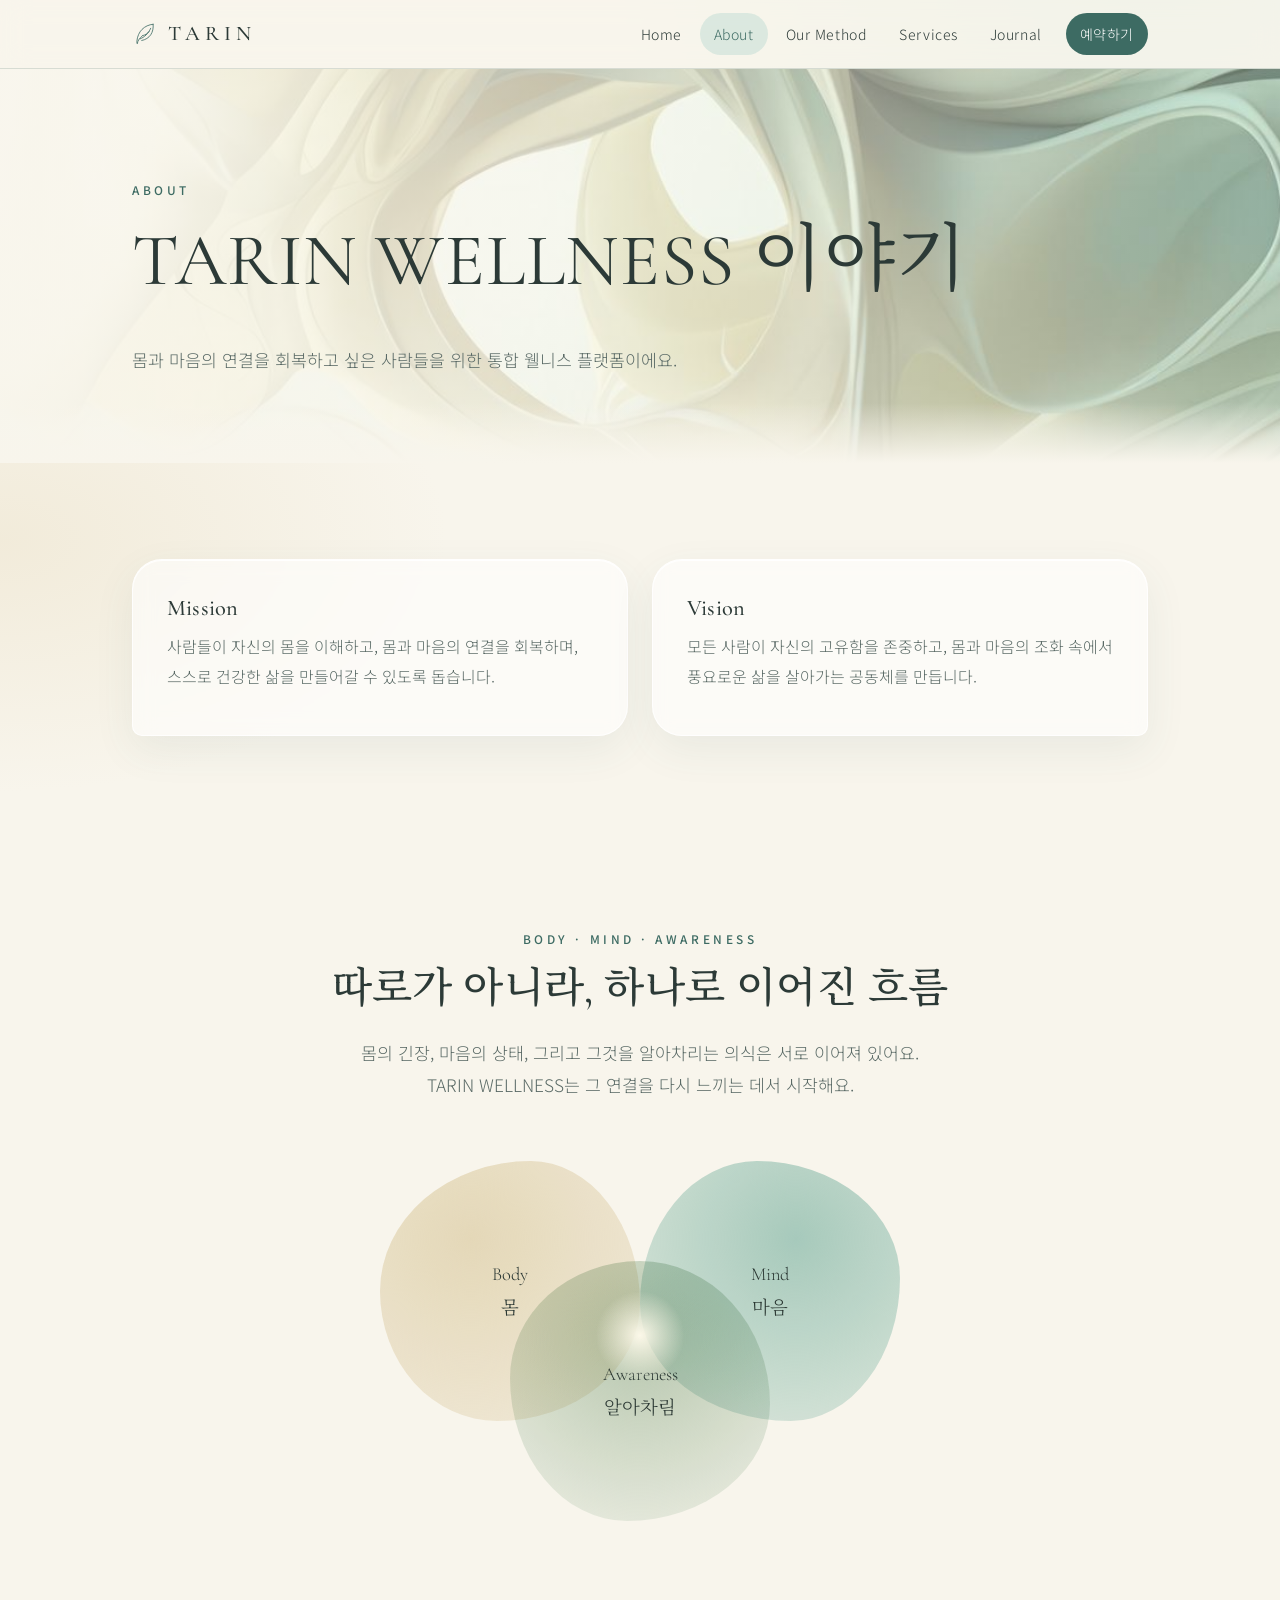
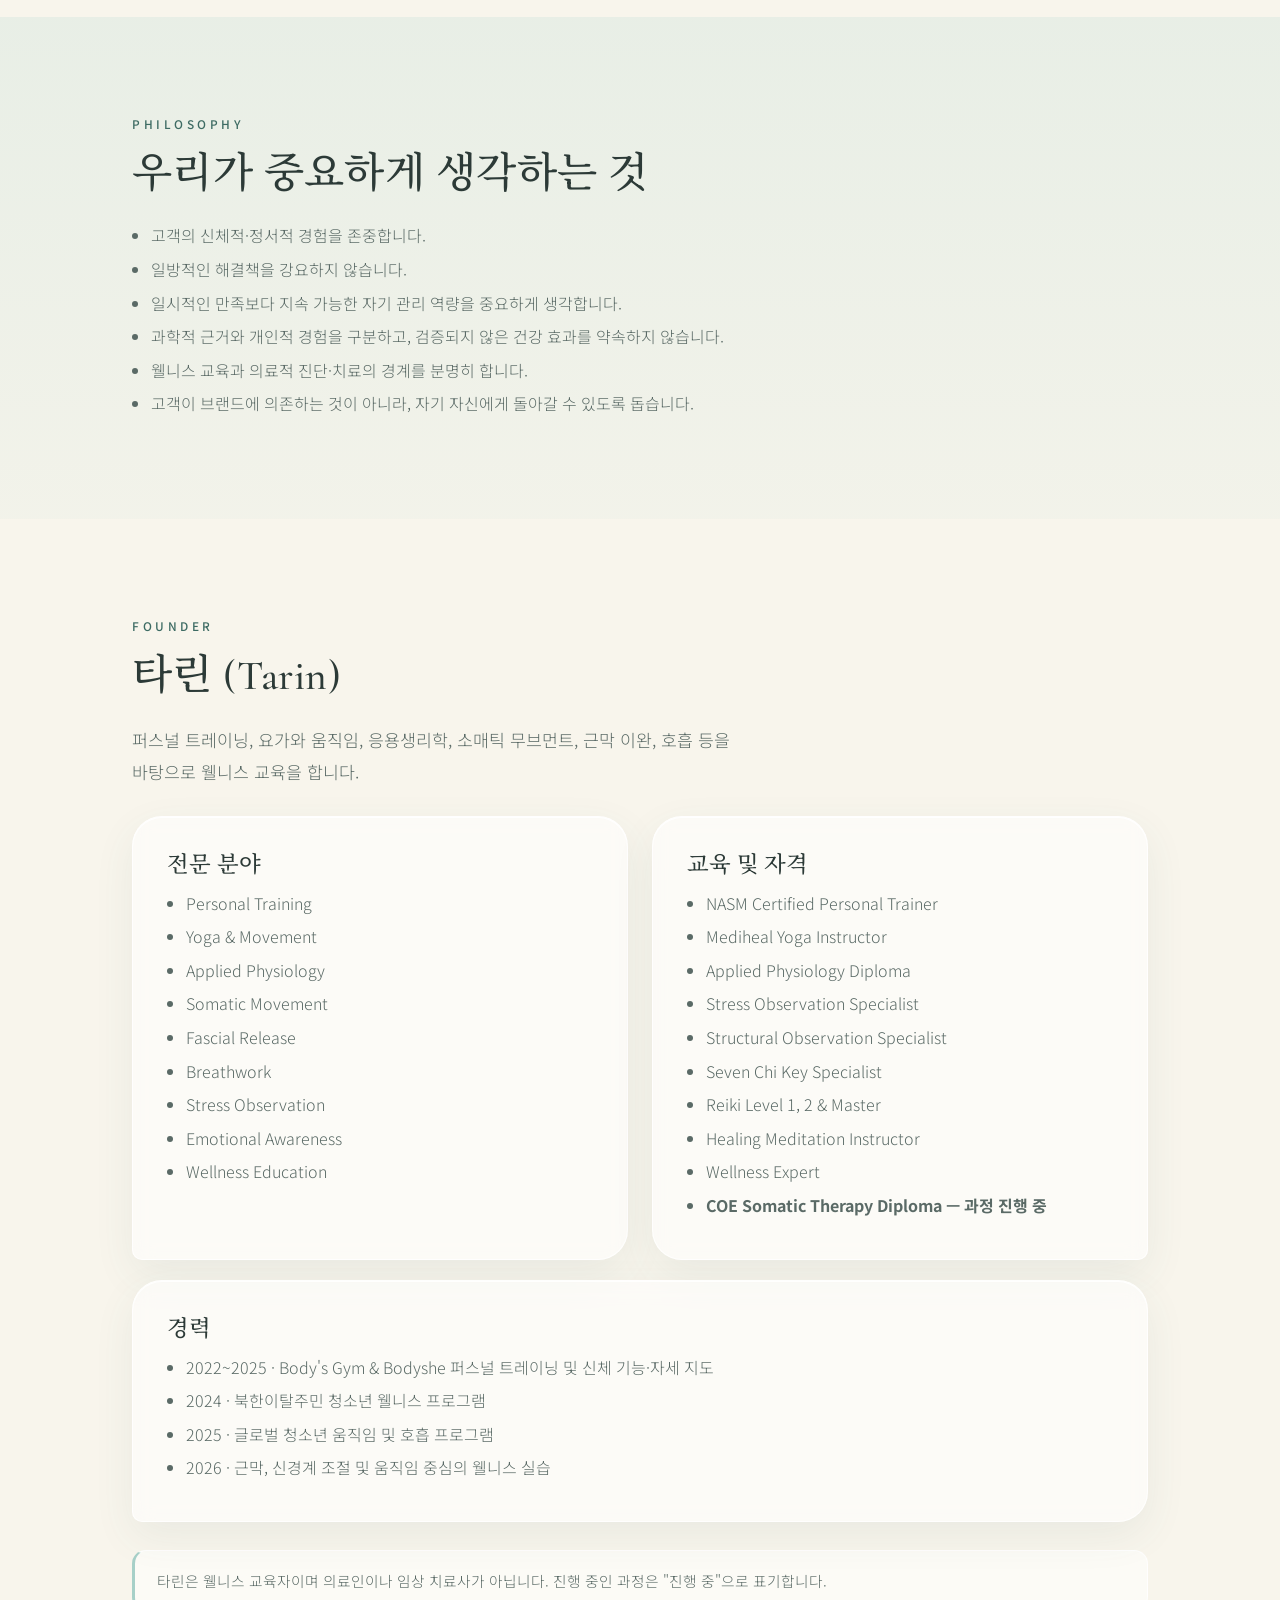
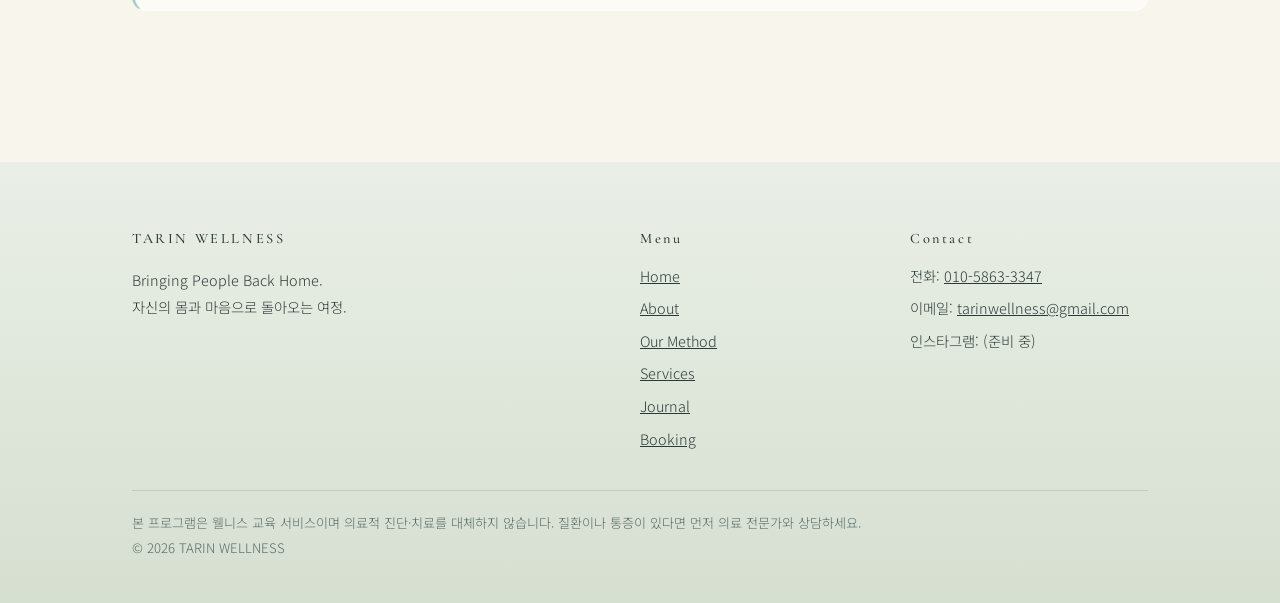
==== commit dd358fa4: "Bolder hero text, remove founder legal name, add contact info Co-Authored-By: Claude Sonnet 5.5 <nor" ====
--- a/about.html
+++ b/about.html
@@ -4,7 +4,7 @@
 <meta charset="utf-8">
 <meta name="viewport" content="width=device-width, initial-scale=1">
 <title>About | TARIN WELLNESS</title>
-<meta name="description" content="TARIN WELLNESS의 미션, 비전, 설립자 타린(황시은)의 전문 분야와 교육 이력을 소개합니다.">
+<meta name="description" content="TARIN WELLNESS의 미션, 비전, 설립자 타린의 전문 분야와 교육 이력을 소개합니다.">
 <link rel="stylesheet" href="style.css">
 </head>
 <body data-page="about.html">
@@ -55,7 +55,7 @@
     <div class="wrap">
       <div class="reveal">
         <p class="eyebrow">Founder</p>
-        <h2>타린 (황시은)</h2>
+        <h2>타린 (Tarin)</h2>
         <p class="lead">퍼스널 트레이닝, 요가와 움직임, 응용생리학, 소매틱 무브먼트, 근막 이완, 호흡 등을 바탕으로 웰니스 교육을 합니다.</p>
       </div>
       <div class="grid g2" style="margin-top:28px">
--- a/style.css
+++ b/style.css
@@ -1,6 +1,6 @@
 /* TARIN WELLNESS - The Living Flow
    색을 바꾸고 싶다면 아래 :root 안의 값만 고치세요. */
-@import url("https://fonts.googleapis.com/css2?family=Cormorant+Garamond:wght@400;500;600&family=Noto+Sans+KR:wght@300;400;500;700&family=Noto+Serif+KR:wght@400;600&display=swap");
+@import url("https://fonts.googleapis.com/css2?family=Cormorant+Garamond:wght@400;500;600;700&family=Noto+Sans+KR:wght@300;400;500;700&family=Noto+Serif+KR:wght@400;600&display=swap");
 
 :root {
   --sage: #b9cdb9;        /* Pale Sage */
@@ -77,8 +77,9 @@
 }
 .hero::after { content: ""; position: absolute; left: 0; right: 0; bottom: 0; height: 120px; background: linear-gradient(180deg, transparent, var(--ivory)); pointer-events: none; }
 .hero .wrap { position: relative; z-index: 1; padding-top: 60px; padding-bottom: 100px; }
-.hero h1 { max-width: 560px; }
-.hero p.lead { margin: 22px 0 36px; color: #43524e; }
+.hero h1 { max-width: 620px; font-weight: 700; color: #1f2d2a; text-shadow: 0 0 24px rgba(248,245,236,.9), 0 0 6px rgba(248,245,236,.7); }
+.hero .eyebrow { font-weight: 700; color: #2f5a52; }
+.hero p.lead { margin: 22px 0 36px; color: #24322f; font-weight: 500; font-size: 1.12rem; text-shadow: 0 0 14px rgba(248,245,236,.95); }
 .hero .actions { display: flex; gap: 12px; flex-wrap: wrap; }
 
 /* 서브 페이지 상단: 같은 이미지를 다른 부분으로 잘라 써서 이어지는 느낌 */
